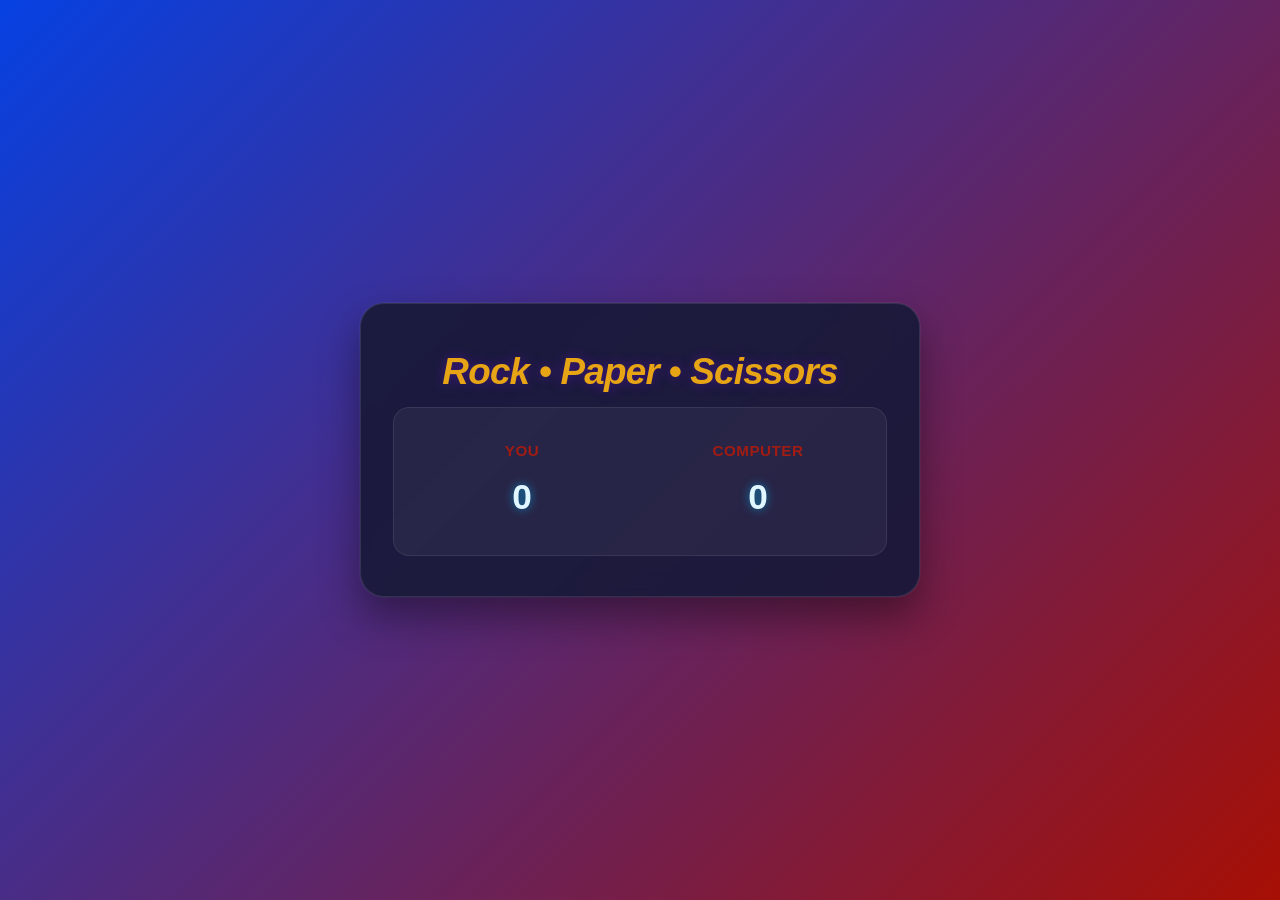
==== index.html @ 1eda90e0 "update for my project April 21, 2026." ====
<!DOCTYPE html>
<html lang="en">
  <head>
    <meta charset="UTF-8" />
    <meta name="viewport" content="width=device-width, initial-scale=1.0" />
    <title>Rock • Paper • Scissors</title>
    <link rel="stylesheet" href="style.css" />
    <meta name="description" content="Play Rock Paper Scissors against the computer! First to 15 points wins.">
  </head>
<body>
    <main class="game-container">
      <h1 class="game-title">Rock • Paper • Scissors</h1>

      <div class="score-board">
        <div class="score-item">
          <span class="label">You</span>
          <span id="player-score" class="score">0</span>
        </div>
        <div class="score-item">
          <span class="label">Computer</span>
          <span id="computer-score" class="score">0</span>
        </div>
      </div>
</body>
</html>
---- style.css ----
* {
  box-sizing: border-box;
  margin: 0;
  padding: 0;
}

body {
  font-family: "Segoe UI", Tahoma, Geneva, Verdana, sans-serif;
  background: linear-gradient(135deg, #0641e2 0%, #a70f04 100%);
  color: #f7f1f1;
  min-height: 100vh;
  display: flex;
  justify-content: center;
  align-items: center;
  padding: 20px;
  line-height: 1.5;
}

.game-container {
  background: rgba(26, 26, 58, 0.95);
  border-radius: 24px;
  box-shadow: 
    0 20px 40px rgba(0, 0, 0, 0.4),
    0 0 0 1px rgba(255, 255, 255, 0.05);
  padding: 40px 32px;
  width: 100%;
  max-width: 560px;
  text-align: center;
  backdrop-filter: blur(12px);
  border: 1px solid rgba(255, 255, 255, 0.1);
}

.game-header {
  margin-bottom: 24px;
}

.game-title {
  font-size: 2.3rem;
  font-weight: 800;
  margin-bottom: 8px;
  color: #e7a516;
  text-shadow: 0 0 12px rgba(106, 17, 203, 0.5);
  letter-spacing: -0.02em;
  font-style:italic
}

.game-subtitle {
  color: #0d9c78;
  font-size: 1.1rem;
  font-weight: 500;
  font-style: italic;
  font-weight: 200;
}

.score-section {
  margin-bottom: 28px;
}

.score-board {
  display: flex;
  justify-content: space-between;
  gap: 20px;
  background: rgba(255, 255, 255, 0.05);
  padding: 20px;
  border-radius: 16px;
  border: 1px solid rgba(255, 255, 255, 0.08);
}

.score-item {
  display: flex;
  flex-direction: column;
  align-items: center;
  gap: 8px;
  flex: 1;
  padding: 12px 8px;
  transition: all 0.2s ease;
}

.score-item.winner {
  animation: pulse 0.6s ease-in-out;
}

@keyframes pulse {
  0%, 100% { transform: scale(1); }
  50% { transform: scale(1.05); }
}

.label {
  font-size: 0.95rem;
  font-weight: 600;
  color: #a11c13;
  text-transform: uppercase;
  letter-spacing: 0.5px;
}

.score {
  font-size: 2.2rem;
  font-weight: 900;
  color: #e0f7ff;
  text-shadow: 0 0 10px rgba(0, 191, 255, 0.6);
  font-variant-numeric: tabular-nums;
}

.status-text {
  font-size: 1.3rem;
  font-weight: 600;
  margin-bottom: 24px;
  color: #a60bbb;
  padding: 12px 20px;
  background: rgba(255, 255, 255, 0.06);
  border-radius: 12px;
  border: 1px solid rgba(255, 255, 255, 0.08);
}

.choices-section {
  margin-bottom: 20px;
}

.choices {
  display: flex;
  gap: 16px;
  justify-content: center;
  flex-wrap: wrap;
}

.choice-btn {
  padding: 16px 28px;
  font-size: 1.15rem;
  font-weight: 700;
  border: none;
  border-radius: 16px;
  cursor: pointer;
  transition: all 0.2s cubic-bezier(0.4, 0, 0.2, 1);
  outline: none;
  min-width: 170px;
  text-shadow: 0 1px 3px rgba(0, 0, 0, 0.3);
  position: relative;
  overflow: hidden;
}

.choice-btn::before {
  content: '';
  position: absolute;
  top: 0;
  left: -100%;
  width: 100%;
  height: 100%;
  background: linear-gradient(90deg, transparent, rgba(255,255,255,0.3), transparent);
  transition: left 0.5s;
}

.choice-btn:hover::before {
  left: 100%;
}

.choice-btn:hover {
  transform: translateY(-4px) scale(1.02);
  filter: brightness(1.1);
}

.choice-btn:active {
  transform: translateY(-1px) scale(1);
}

.choice-btn:disabled {
  opacity: 0.5;
  cursor: not-allowed;
  transform: none;
}

.rock {
  background: linear-gradient(135deg, #ff6f61 0%, #ff4500 70%, #e63946 100%);
  box-shadow: 0 8px 20px rgba(255, 111, 97, 0.4);
}

.paper {
  background: linear-gradient(135deg, #2ecc71 0%, #27ae60 70%, #229954 100%);
  box-shadow: 0 8px 20px rgba(46, 204, 113, 0.4);
}

.scissors {
  background: linear-gradient(135deg, #9b59b6 0%, #8e44ad 70%, #7d3c98 100%);
  box-shadow: 0 8px 20px rgba(155, 89, 182, 0.4);
}

.result-section {
  margin-bottom: 24px;
}

.round-result {
  font-size: 1.15rem;
  font-weight: 600;
  min-height: 2em;
  color: #069db1;
  padding: 16px 24px;
  background: rgba(255, 255, 255, 0.1);
  border-radius: 14px;
  border: 1px solid rgba(255, 255, 255, 0.12);
  line-height: 1.4;
  display: flex;
  flex-direction: column;
  gap: 8px;
  text-align: left;
}

.play-again-btn {
  padding: 16px 32px;
  font-size: 1.2rem;
  font-weight: 700;
  border: none;
  border-radius: 16px;
  cursor: pointer;
  background: linear-gradient(135deg, #ffd700 0%, #ff8c00 70%, #ff6b35 100%);
  color: #1a1a2e;
  box-shadow: 0 8px 20px rgba(255, 215, 0, 0.4);
  transition: all 0.2s cubic-bezier(0.4, 0, 0.2, 1);
  text-shadow: none;
}

.play-again-btn:hover {
  transform: translateY(-3px);
  box-shadow: 0 12px 28px rgba(255, 215, 0, 0.5);
  filter: brightness(1.05);
}

.play-again-btn:active {
  transform: translateY(-1px);
}

/* Responsive Design */
@media (max-width: 480px) {
  body {
    padding: 10px;
  }
  
  .game-container {
    padding: 28px 20px;
    border-radius: 20px;
  }
  
  .game-title {
    font-size: 1.9rem;
  }
  
  .game-subtitle {
    font-size: 1rem;
  }
  
  .score-board {
    flex-direction: column;
    gap: 16px;
    padding: 16px;
  }
  
  .choices {
    gap: 12px;
  }
  
  .choice-btn {
    padding: 14px 20px;
    font-size: 1.05rem;
    min-width: 150px;
  }
  
  .status-text {
    font-size: 1.2rem;
  }
  
  .round-result {
    text-align: center;
    padding: 12px 16px;
  }
}

@media (max-width: 360px) {
  .choices {
    flex-direction: column;
    align-items: center;
  }
  
  .choice-btn {
    width: 100%;
    max-width: 280px;
  }
}

/* Focus styles for accessibility */
.choice-btn:focus,
.play-again-btn:focus {
  outline: 3px solid rgba(255, 255, 255, 0.6);
  outline-offset: 2px;
}
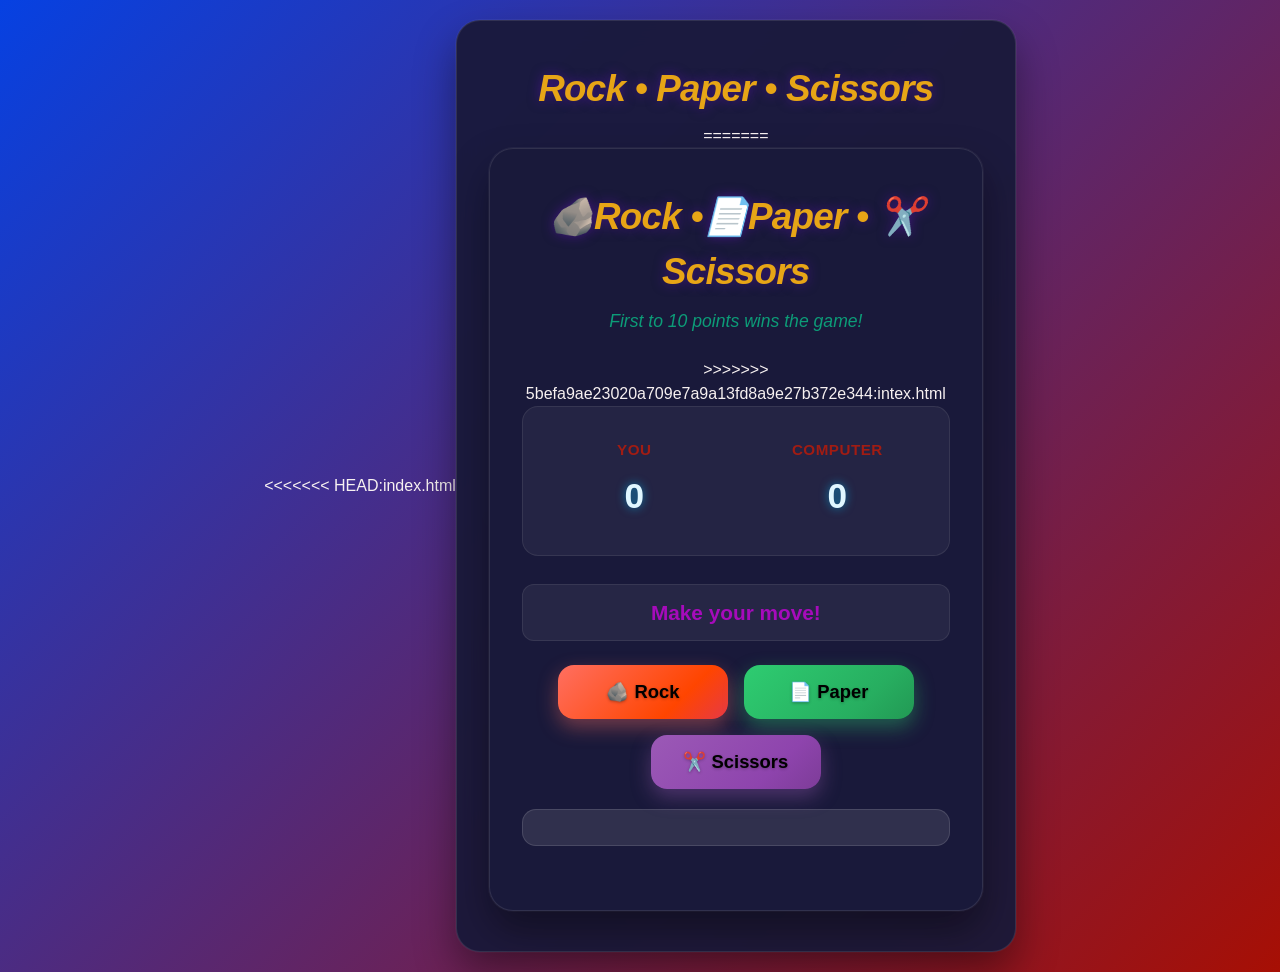
==== commit a83769f0: "resolve merge conflict in index.html" ====
--- a/index.html
+++ b/index.html
@@ -7,19 +7,60 @@
     <link rel="stylesheet" href="style.css" />
     <meta name="description" content="Play Rock Paper Scissors against the computer! First to 15 points wins.">
   </head>
+<<<<<<< HEAD:index.html
 <body>
     <main class="game-container">
       <h1 class="game-title">Rock • Paper • Scissors</h1>
+=======
+  <body>
+    <main class="game-container" role="main">
+      <header class="game-header">
+        <h1 class="game-title">🪨Rock •📄Paper • ✂️Scissors</h1>
+        <p class="game-subtitle">First to 10 points wins the game!</p>
+      </header>
+>>>>>>> 5befa9ae23020a709e7a9a13fd8a9e27b372e344:intex.html
 
-      <div class="score-board">
-        <div class="score-item">
-          <span class="label">You</span>
-          <span id="player-score" class="score">0</span>
+      <section class="score-section" aria-live="polite">
+        <div class="score-board">
+          <div class="score-item player-score">
+            <span class="label" aria-label="Player score label">You</span>
+            <span id="player-score" class="score" aria-label="Player score">0</span>
+          </div>
+          <div class="score-item computer-score">
+            <span class="label" aria-label="Computer score label">Computer</span>
+            <span id="computer-score" class="score" aria-label="Computer score">0</span>
+          </div>
         </div>
-        <div class="score-item">
-          <span class="label">Computer</span>
-          <span id="computer-score" class="score">0</span>
+      </section>
+
+      <section class="game-status-section" aria-live="assertive">
+        <p class="status-text" id="status">Make your move!</p>
+      </section>
+
+      <section class="choices-section">
+        <div class="choices" role="group" aria-label="Choose your move">
+          <button class="choice-btn rock" data-choice="rock" aria-label="Choose Rock">
+            🪨 Rock
+          </button>
+          <button class="choice-btn paper" data-choice="paper" aria-label="Choose Paper">
+            📄 Paper
+          </button>
+          <button class="choice-btn scissors" data-choice="scissors" aria-label="Choose Scissors">
+            ✂️ Scissors
+          </button>
         </div>
-      </div>
-</body>
+      </section>
+
+      <section class="result-section" aria-live="polite">
+        <div class="round-result" id="round-result" role="status"></div>
+      </section>
+
+      <footer class="controls-section">
+        <button id="play-again" class="play-again-btn" style="display: none;" aria-label="Play Again">
+          🔄 Play Again
+        </button>
+      </footer>
+    </main>
+    <script src="script.js"></script>
+  </body>
 </html>
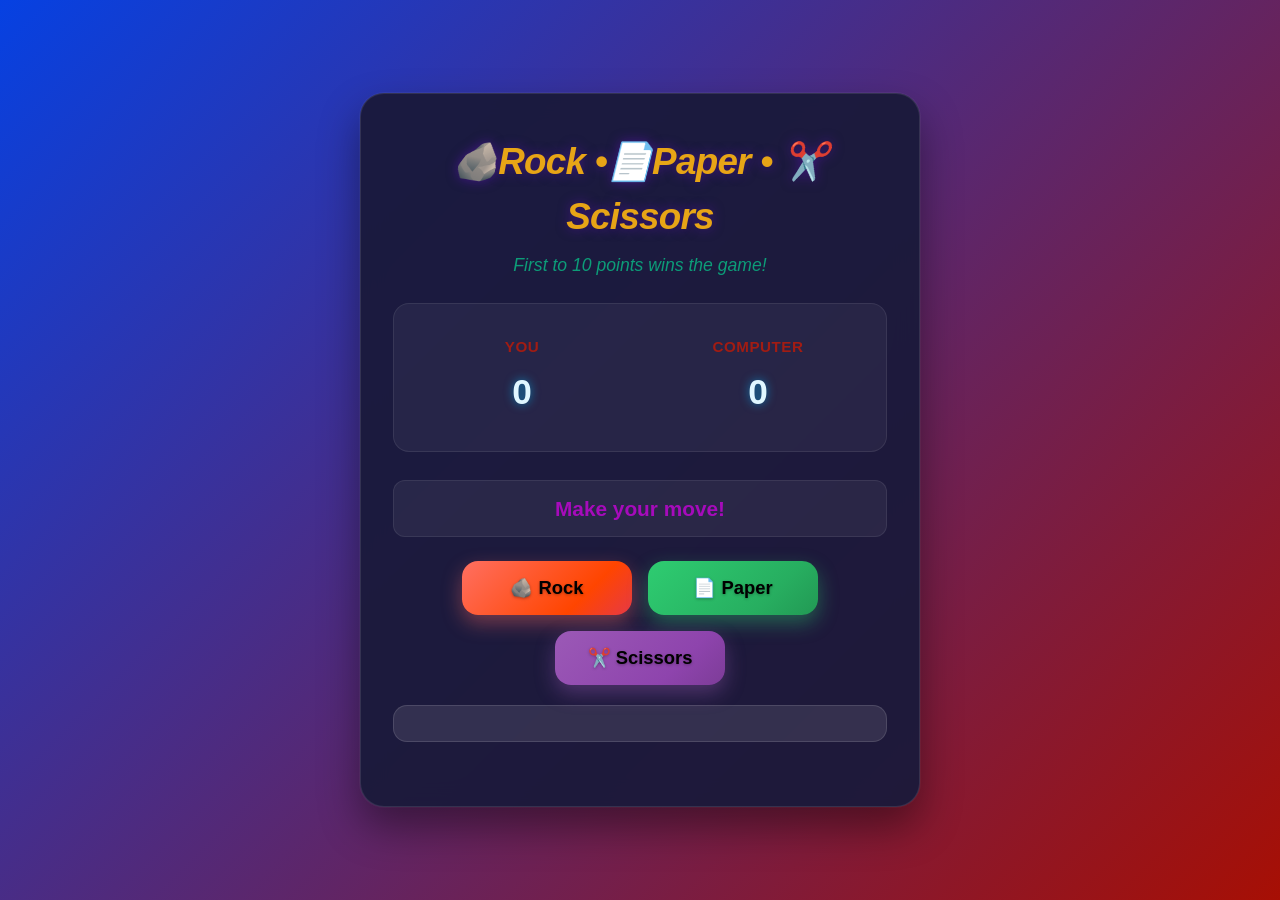
==== commit 1a85b98c: "Deleting uneccessary codes that are doubled due to an error" ====
--- a/index.html
+++ b/index.html
@@ -7,18 +7,12 @@
     <link rel="stylesheet" href="style.css" />
     <meta name="description" content="Play Rock Paper Scissors against the computer! First to 15 points wins.">
   </head>
-<<<<<<< HEAD:index.html
-<body>
-    <main class="game-container">
-      <h1 class="game-title">Rock • Paper • Scissors</h1>
-=======
   <body>
     <main class="game-container" role="main">
       <header class="game-header">
         <h1 class="game-title">🪨Rock •📄Paper • ✂️Scissors</h1>
         <p class="game-subtitle">First to 10 points wins the game!</p>
       </header>
->>>>>>> 5befa9ae23020a709e7a9a13fd8a9e27b372e344:intex.html
 
       <section class="score-section" aria-live="polite">
         <div class="score-board">
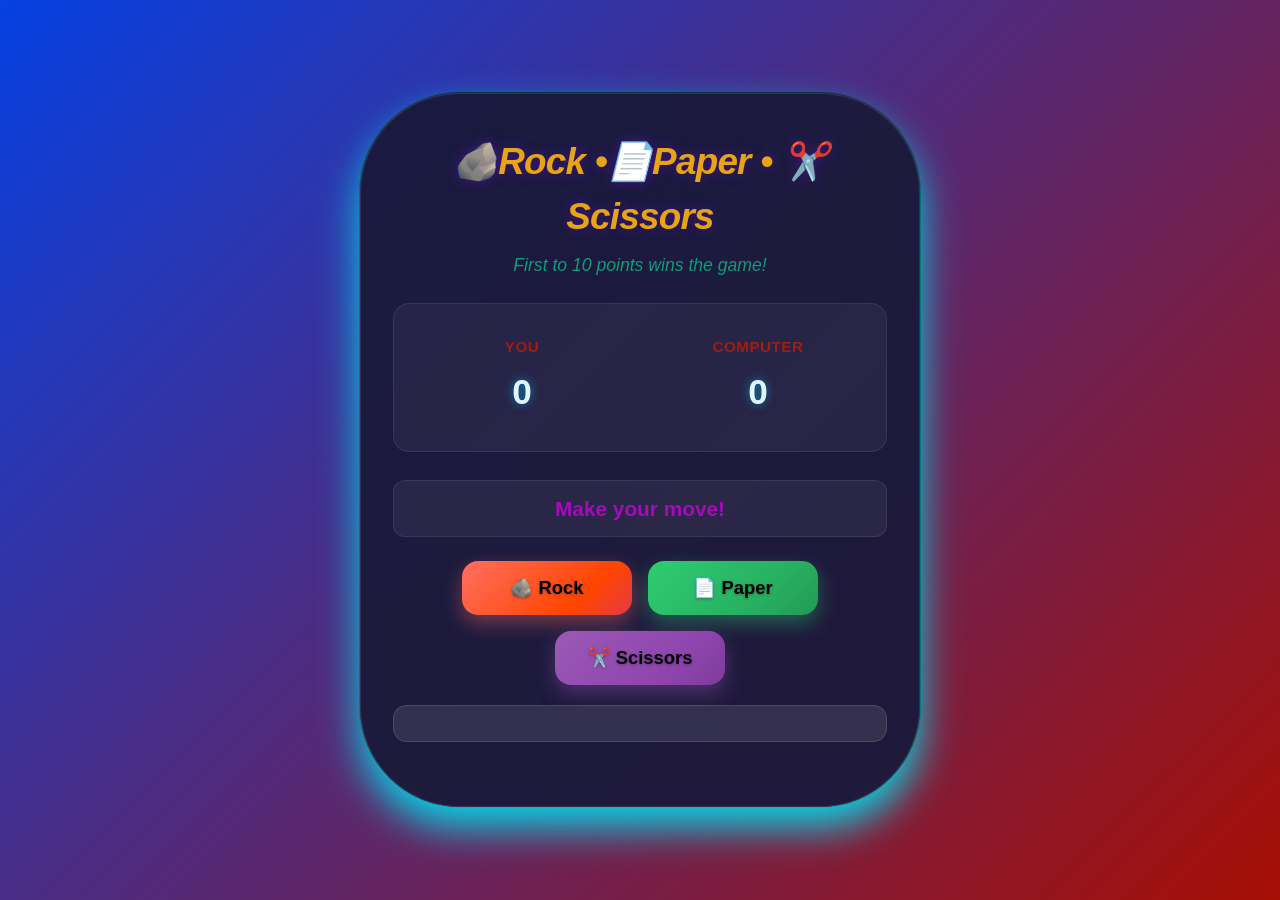
==== commit 677d17da: "Putting a radius border on the containerfor better appearance." ====
--- a/index.html
+++ b/index.html
@@ -3,7 +3,7 @@
   <head>
     <meta charset="UTF-8" />
     <meta name="viewport" content="width=device-width, initial-scale=1.0" />
-    <title>Rock • Paper • Scissors</title>
+    <title>ROCK • PAPER • SCISSORS</title>
     <link rel="stylesheet" href="style.css" />
     <meta name="description" content="Play Rock Paper Scissors against the computer! First to 15 points wins.">
   </head>
--- a/style.css
+++ b/style.css
@@ -7,7 +7,7 @@
 body {
   font-family: "Segoe UI", Tahoma, Geneva, Verdana, sans-serif;
   background: linear-gradient(135deg, #0641e2 0%, #a70f04 100%);
-  color: #f7f1f1;
+  color: #f7f4f5;
   min-height: 100vh;
   display: flex;
   justify-content: center;
@@ -18,10 +18,10 @@
 
 .game-container {
   background: rgba(26, 26, 58, 0.95);
-  border-radius: 24px;
+  border-radius: 100px;
   box-shadow: 
-    0 20px 40px rgba(0, 0, 0, 0.4),
-    0 0 0 1px rgba(255, 255, 255, 0.05);
+    0 20px 40px rgba(3, 222, 238, 0.959),
+    0 0 0 1px rgba(6, 29, 27, 0.952);
   padding: 40px 32px;
   width: 100%;
   max-width: 560px;
@@ -227,7 +227,7 @@
   transform: translateY(-1px);
 }
 
-/* Responsive Design */
+
 @media (max-width: 480px) {
   body {
     padding: 10px;
@@ -284,7 +284,7 @@
   }
 }
 
-/* Focus styles for accessibility */
+
 .choice-btn:focus,
 .play-again-btn:focus {
   outline: 3px solid rgba(255, 255, 255, 0.6);
